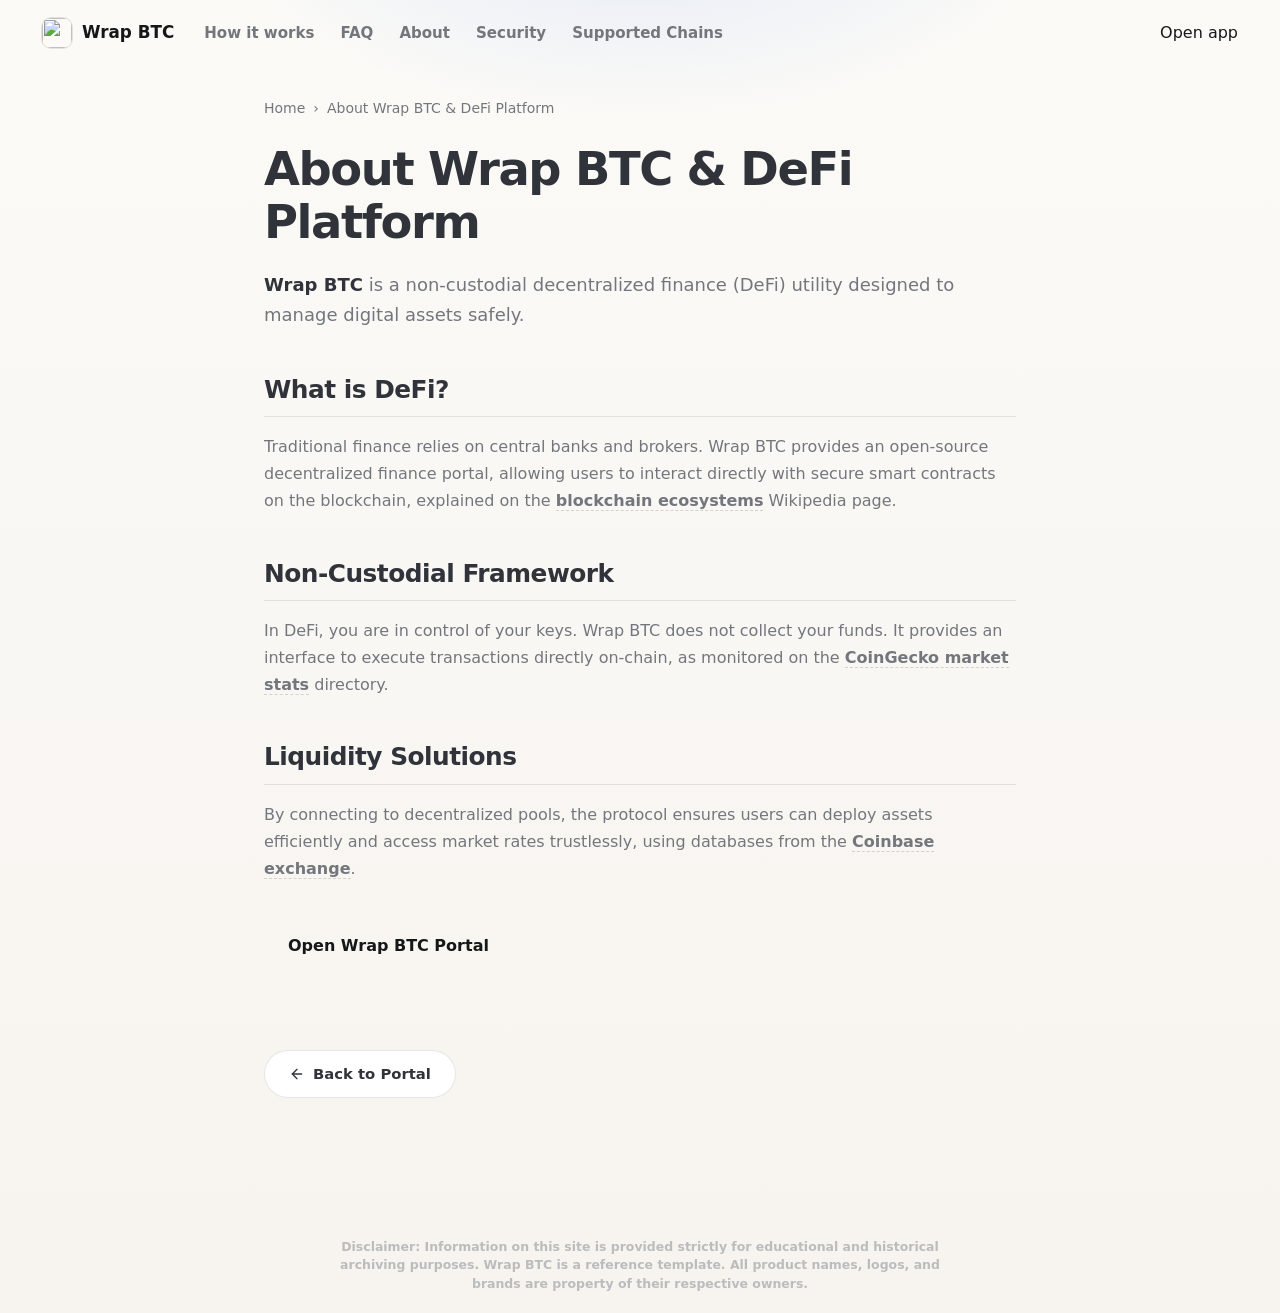
==== about/index.html @ 3aec9775 "Update" ====
<!doctype html>
<html lang="en">
<head>
  <meta charset="utf-8">
  <meta name="viewport" content="width=device-width, initial-scale=1, viewport-fit=cover">
  <title>About Wrap BTC & DeFi Platform</title>
  <meta name="description" content="<strong>Wrap BTC</strong> is a non-custodial decentralized finance (DeFi) utility designed to manage digital assets safely.">
  <link rel="canonical" href="https://wrap-btc.github.io/about/">
  <meta name="robots" content="index,follow">
  <meta property="og:type" content="website">
  <meta property="og:title" content="About Wrap BTC & DeFi Platform">
  <meta property="og:description" content="<strong>Wrap BTC</strong> is a non-custodial decentralized finance (DeFi) utility designed to manage digital assets safely.">
  <meta property="og:url" content="https://wrap-btc.github.io/about/">
  <meta property="og:image" content="https://wrap-btc.github.io/og-cover.png">
  <meta name="twitter:card" content="summary">
  <meta name="twitter:title" content="About Wrap BTC & DeFi Platform">
  <meta name="twitter:description" content="<strong>Wrap BTC</strong> is a non-custodial decentralized finance (DeFi) utility designed to manage digital assets safely.">
  <link rel="icon" type="image/png" href="../favicon.png">
  <link rel="manifest" href="../site.webmanifest">
  <link rel="apple-touch-icon" href="../favicon.png">
  <style>


:root {
  --bg: #F7F4EF;
  --bg-soft: #FBFAF7;
  --surface: #FFFFFF;
  --surface-muted: #F2F0EA;
  --ink: #151719;
  --text: #30343A;
  --muted: #73777D;
  --faint: #A2A5AA;
  --line: rgba(21, 23, 25, .10);
  --line-strong: rgba(21, 23, 25, .16);
  --accent: #2E6FF2;
  --accent-hover: #245DD4;
  --accent-soft: rgba(46, 111, 242, .10);
  --shadow: 0 24px 70px -36px rgba(21, 23, 25, .38);
  --max: 1080px;
}

* {
  box-sizing: border-box;
}

html,
body {
  min-height: 100%;
}

body {
  min-height: 100dvh;
  margin: 0;
  overflow-x: hidden;
  color: var(--ink);
  font-family: Inter, ui-sans-serif, system-ui, -apple-system, BlinkMacSystemFont, "Segoe UI", sans-serif;
  line-height: 1.5;
  background:
    radial-gradient(640px 340px at 50% -120px, rgba(46, 111, 242, .13), transparent 70%),
    linear-gradient(180deg, var(--bg-soft), var(--bg));
  -webkit-font-smoothing: antialiased;
  display: flex;
  flex-direction: column;
}

a {
  color: inherit;
  text-decoration: none;
}

img {
  display: block;
  max-width: 100%;
}

h1,
p {
  margin: 0;
}

.topbar {
  width: 100%;
  display: flex;
  align-items: center;
  gap: 18px;
  padding: 18px clamp(18px, 4vw, 42px) 10px;
}

.brand {
  display: inline-flex;
  align-items: center;
  gap: 10px;
  min-width: 0;
  color: var(--ink);
  font-size: 1.05rem;
  font-weight: 750;
  letter-spacing: 0;
  white-space: nowrap;
}

.brand img {
  width: 30px;
  height: 30px;
  border-radius: 9px;
  box-shadow: 0 0 0 1px var(--line);
}

.nav {
  display: flex;
  align-items: center;
  gap: 26px;
  margin-left: 12px;
}

.nav a {
  color: var(--muted);
  font-size: .94rem;
  font-weight: 550;
  white-space: nowrap;
  transition: color .16s ease;
}

.nav a:hover {
  color: var(--ink);
}

.spacer {
  flex: 1;
}

.ghost {
  display: inline-flex;
  align-items: center;
  justify-content: center;
  min-height: 40px;
  padding: 0 17px;
  border: 1px solid var(--line-strong);
  border-radius: 999px;
  background: rgba(255, 255, 255, .66);
  color: var(--text);
  font-size: .92rem;
  font-weight: 700;
  box-shadow: 0 10px 28px -24px rgba(21, 23, 25, .35);
  transition: border-color .16s ease, color .16s ease, transform .16s ease, background .16s ease;
}

.ghost:hover {
  color: var(--accent);
  border-color: rgba(46, 111, 242, .34);
  background: var(--surface);
  transform: translateY(-1px);
}

.stage {
  flex: 1;
  width: min(var(--max), 100%);
  margin: 0 auto;
  padding: clamp(14px, 4vh, 34px) clamp(18px, 4vw, 42px) 10px;
  display: flex;
  flex-direction: column;
  align-items: center;
  justify-content: center;
  text-align: center;
}

.hero {
  display: flex;
  flex-direction: column;
  align-items: center;
}

h1 {
  font-size: clamp(3rem, 7.4vw, 5rem);
  line-height: 1;
  font-weight: 820;
  letter-spacing: 0;
}

.value {
  max-width: 51ch;
  margin-top: 15px;
  color: var(--muted);
  font-size: clamp(1rem, 1.7vw, 1.18rem);
}

.value strong {
  color: var(--ink);
  font-weight: 760;
  box-shadow: inset 0 -.45em 0 var(--accent-soft);
}

.app-card {
  width: min(580px, 100%);
  margin-top: 34px;
  padding: 20px;
  border: 1px solid var(--line);
  border-radius: 20px;
  background: var(--surface);
  box-shadow: var(--shadow);
}

.route {
  display: flex;
  align-items: stretch;
  gap: 12px;
}

.leg {
  flex: 1 1 0;
  min-width: 0;
  padding: 14px 16px 15px;
  text-align: left;
  border: 1px solid var(--line);
  border-radius: 14px;
  background: var(--surface-muted);
}

.label {
  display: block;
  color: var(--faint);
  font-size: .72rem;
  font-weight: 780;
  letter-spacing: .08em;
  line-height: 1;
  text-transform: uppercase;
}

.chip {
  display: flex;
  align-items: center;
  gap: 10px;
  min-height: 32px;
  margin-top: 10px;
  color: var(--ink);
  font-size: 1.08rem;
  font-weight: 820;
}

.chip img {
  width: 28px;
  height: 28px;
  flex: 0 0 auto;
  border-radius: 50%;
}

.switch {
  align-self: center;
  width: 42px;
  height: 42px;
  flex: 0 0 42px;
  border: 1px solid var(--line-strong);
  border-radius: 50%;
  background: var(--surface);
  color: var(--muted);
  cursor: pointer;
  display: grid;
  place-items: center;
  box-shadow: 0 10px 28px -24px rgba(21, 23, 25, .46);
  transition: color .16s ease, border-color .16s ease, background .16s ease, transform .16s ease;
}

.switch span {
  font-size: 1.08rem;
  line-height: 1;
}

.switch:hover {
  color: var(--accent);
  border-color: rgba(46, 111, 242, .32);
  background: var(--accent-soft);
  transform: translateY(-1px);
}

.primary {
  display: flex;
  align-items: center;
  justify-content: center;
  width: 100%;
  min-height: 55px;
  margin-top: 16px;
  border-radius: 14px;
  background: var(--accent);
  color: #FFFFFF;
  font-size: 1.06rem;
  font-weight: 820;
  box-shadow: 0 18px 42px -28px rgba(46, 111, 242, .70);
  transition: background .16s ease, transform .16s ease, box-shadow .16s ease;
}

.primary:hover {
  background: var(--accent-hover);
  box-shadow: 0 20px 46px -26px rgba(46, 111, 242, .74);
  transform: translateY(-1px);
}

.primary span {
  margin-left: 8px;
  font-size: 1.2em;
  line-height: 1;
}

.footer {
  padding: 12px 24px 24px;
  color: var(--faint);
  text-align: center;
  font-size: .86rem;
  font-weight: 560;
}

@media (max-width: 700px) {
  .topbar {
    gap: 12px;
    padding-top: 15px;
  }

  .nav {
    display: none;
  }

  .brand {
    font-size: .98rem;
  }

  .ghost {
    min-height: 38px;
    padding: 0 14px;
    font-size: .88rem;
  }

  .stage {
    padding-top: 8px;
  }

  h1 {
    font-size: clamp(2.54rem, 14vw, 3.35rem);
  }

  .value {
    max-width: 31ch;
    margin-top: 12px;
    font-size: .99rem;
  }

  .app-card {
    margin-top: 25px;
    padding: 16px;
    border-radius: 18px;
  }

  .route {
    flex-direction: column;
    gap: 10px;
  }

  .leg {
    padding: 13px 14px;
  }

  .switch {
    width: 40px;
    height: 40px;
    flex-basis: 40px;
    margin: -1px 0;
  }

  .switch span {
    transform: rotate(90deg);
  }

  .primary {
    min-height: 52px;
    margin-top: 14px;
  }

  .footer {
    padding-bottom: 18px;
  }
}

@media (max-height: 720px) {
  .topbar {
    padding-top: 12px;
  }

  .stage {
    padding-top: 6px;
  }

  .app-card {
    margin-top: 22px;
  }

  .footer {
    padding-bottom: 14px;
  }
}


  

/* --- Satellite Layout Styles (Appended dynamically by Builder) --- */
:root {
  --bg-fallback: var(--bg, var(--base, #f9fafc));
  --ink-body-fallback: var(--ink-body, var(--text, var(--ink, #1f2937)));
  --muted-fallback: var(--muted, var(--quiet, #4b5563));
  --panel-fallback: var(--panel, var(--surface, #ffffff));
  --panel-strong-fallback: var(--panel-strong, var(--surface-soft, var(--base-deep, #f3f4f6)));
  --line-fallback: var(--line, rgba(0, 0, 0, 0.08));
  --line-strong-fallback: var(--line-strong, rgba(0, 0, 0, 0.14));
  --accent-fallback: var(--accent, #625bf3);
}

body {
  overflow-y: auto !important;
  height: auto !important;
  min-height: 100dvh;
}

.satellite-container {
  max-width: 800px;
  margin: 0 auto;
  padding: 40px 24px 80px;
  width: 100%;
}

.breadcrumb {
  font-size: 0.875rem;
  color: var(--muted-fallback);
  margin-bottom: 24px;
  display: flex;
  align-items: center;
  gap: 8px;
}

.breadcrumb a {
  color: var(--muted-fallback);
  text-decoration: none;
}

.breadcrumb a:hover {
  color: var(--accent-fallback);
}

.satellite-title {
  font-size: clamp(2.1rem, 5.5vw, 2.9rem);
  font-weight: 800;
  letter-spacing: -0.03em;
  line-height: 1.15;
  margin-bottom: 20px;
  color: var(--ink-body-fallback);
}

.satellite-lead {
  font-size: 1.125rem;
  color: var(--muted-fallback);
  line-height: 1.7;
  margin-bottom: 40px;
}

.satellite-lead strong {
  color: var(--ink-body-fallback);
}

.section-block {
  margin-bottom: 40px;
  text-align: left;
}

.section-block h2 {
  font-size: 1.55rem;
  font-weight: 750;
  letter-spacing: -0.02em;
  margin-top: 32px;
  margin-bottom: 16px;
  color: var(--ink-body-fallback);
  border-bottom: 1px solid var(--line-fallback);
  padding-bottom: 8px;
}

.section-block h3 {
  font-size: 1.2rem;
  font-weight: 650;
  margin: 24px 0 12px;
  color: var(--ink-body-fallback);
}

.section-block p {
  color: var(--muted-fallback);
  margin-bottom: 18px;
  line-height: 1.7;
}

.section-block p strong {
  color: var(--ink-body-fallback);
}

.section-block ul, .section-block ol {
  margin: 18px 0;
  padding-left: 24px;
  color: var(--muted-fallback);
}

.section-block li {
  margin-bottom: 8px;
  line-height: 1.65;
}

.section-block li strong {
  color: var(--ink-body-fallback);
}

/* Info Grid Cards */
.info-grid {
  display: grid;
  grid-template-columns: repeat(auto-fill, minmax(240px, 1fr));
  gap: 18px;
  margin: 24px 0;
}

.info-card {
  padding: 22px;
  border-radius: 16px;
  border: 1px solid var(--line-fallback);
  background-color: var(--panel-fallback);
  text-align: left;
}

.info-card h4 {
  font-size: 1rem;
  font-weight: 700;
  margin-top: 0;
  margin-bottom: 8px;
  color: var(--ink-body-fallback);
}

.info-card p {
  font-size: 0.9rem;
  color: var(--muted-fallback);
  margin: 0;
  line-height: 1.55;
}

/* Tables */
.table-wrapper {
  overflow-x: auto;
  border-radius: 12px;
  border: 1px solid var(--line-fallback);
  background-color: var(--panel-fallback);
  margin: 28px 0;
}

.data-table {
  width: 100%;
  border-collapse: collapse;
  font-size: 0.925rem;
  text-align: left;
}

.data-table th {
  padding: 15px 20px;
  background-color: var(--panel-strong-fallback);
  color: var(--ink-body-fallback);
  font-weight: 700;
  border-bottom: 1px solid var(--line-fallback);
}

.data-table td {
  padding: 15px 20px;
  border-bottom: 1px solid var(--line-fallback);
  color: var(--muted-fallback);
}

.data-table tr:last-child td {
  border-bottom: 0;
}

.data-table tr:hover td {
  color: var(--ink-body-fallback);
  background-color: var(--panel-strong-fallback);
}

.highlight-cell {
  color: var(--accent-fallback);
  font-weight: 600;
}

/* Accordion details/summary for FAQ Page */
.faq-list {
  display: flex;
  flex-direction: column;
  gap: 14px;
  margin: 28px 0;
}

.faq-item {
  border: 1px solid var(--line-fallback);
  border-radius: 12px;
  background-color: var(--panel-fallback);
  overflow: hidden;
  transition: border-color 0.2s ease;
  text-align: left;
}

.faq-item[open] {
  border-color: var(--line-strong-fallback);
}

.faq-item summary {
  padding: 20px 24px;
  font-weight: 650;
  font-size: 1.05rem;
  cursor: pointer;
  display: flex;
  align-items: center;
  justify-content: space-between;
  list-style: none;
  color: var(--ink-body-fallback);
}

.faq-item summary::-webkit-details-marker {
  display: none;
}

.faq-item summary::after {
  content: "+";
  font-size: 1.3rem;
  color: var(--muted-fallback);
  transition: transform 0.2s ease;
}

.faq-item[open] summary::after {
  transform: rotate(45deg);
  color: var(--accent-fallback);
}

.faq-item summary:hover {
  background-color: var(--panel-strong-fallback);
}

.faq-content {
  padding: 0 24px 22px;
  font-size: 0.95rem;
  color: var(--muted-fallback);
  line-height: 1.65;
}

/* Back Link Button */
.back-cta {
  display: inline-flex;
  align-items: center;
  gap: 8px;
  margin-top: 40px;
  padding: 12px 24px;
  background-color: var(--panel-fallback);
  border: 1px solid var(--line-fallback);
  border-radius: 9999px;
  font-size: 0.925rem;
  font-weight: 600;
  color: var(--ink-body-fallback);
  text-decoration: none;
  transition: all 0.2s ease;
}

.back-cta:hover {
  border-color: var(--line-strong-fallback);
  background-color: var(--panel-strong-fallback);
  color: var(--accent-fallback);
  transform: translateY(-1px);
}

/* Camouflaged Links (blend in for EEAT, fully crawlable) */
a.inline {
  color: inherit;
  font-weight: 600;
  text-decoration: none;
  border-bottom: 1.5px dashed var(--line-strong-fallback);
  cursor: pointer;
  transition: all 0.16s ease;
}

a.inline:hover {
  color: var(--accent-fallback);
  border-bottom-color: var(--accent-fallback);
}

.footer {
  text-align: center !important;
  display: block !important;
  width: 100% !important;
  margin: 40px auto 0 !important;
  padding: 20px 0 !important;
}

  </style>
  <script type="application/ld+json">
{
  "@context": "https://schema.org",
  "@graph": [
    {
      "@type": "WebSite",
      "@id": "https://wrap-btc.github.io/#website",
      "url": "https://wrap-btc.github.io/",
      "name": "Wrap BTC"
    },
    {
      "@type": "WebPage",
      "@id": "https://wrap-btc.github.io/about/#webpage",
      "url": "https://wrap-btc.github.io/about/",
      "name": "About Wrap BTC & DeFi Platform",
      "isPartOf": {
        "@id": "https://wrap-btc.github.io/#website"
      }
    },
    {
      "@type": "BreadcrumbList",
      "@id": "https://wrap-btc.github.io/about/#breadcrumb",
      "itemListElement": [
        {
          "@type": "ListItem",
          "position": 1,
          "name": "Home",
          "item": "https://wrap-btc.github.io/"
        },
        {
          "@type": "ListItem",
          "position": 2,
          "name": "About Wrap BTC & DeFi Platform"
        }
      ]
    }
  ]
}
  </script>
</head>
<body>
  <header class="topbar">
    <a class="brand" href="../" aria-label="Wrap BTC">
      <img src="../favicon.png" width="30" height="30" alt="">
      <span>Wrap BTC</span>
    </a>
    <nav class="nav" aria-label="Main Navigation">
      <a href="../how-it-works/" >How it works</a>
      <a href="../faq/" >FAQ</a>
      <a href="../about/" class="active">About</a>
      <a href="../security/" >Security</a>
      <a href="../supported-chains/" >Supported Chains</a>
    </nav>
    <span class="spacer"></span>
    <a class="open-app" href="../dashboard/" rel="noopener noreferrer">Open app</a>
  </header>

  <main class="satellite-container">
    <nav class="breadcrumb" aria-label="Breadcrumb">
      <a href="../">Home</a> › <span>About Wrap BTC & DeFi Platform</span>
    </nav>

    <h1 class="satellite-title">About Wrap BTC & DeFi Platform</h1>
    <p class="satellite-lead"><strong>Wrap BTC</strong> is a non-custodial decentralized finance (DeFi) utility designed to manage digital assets safely.</p>

    
    <div class="section-block">
      <h2>What is DeFi?</h2>
      <p>Traditional finance relies on central banks and brokers. Wrap BTC provides an open-source decentralized finance portal, allowing users to interact directly with secure smart contracts on the blockchain, explained on the <a class="inline" href="https://en.wikipedia.org/wiki/Blockchain" target="_blank" rel="noopener noreferrer">blockchain ecosystems</a> Wikipedia page.</p>
    </div>
    <div class="section-block">
      <h2>Non-Custodial Framework</h2>
      <p>In DeFi, you are in control of your keys. Wrap BTC does not collect your funds. It provides an interface to execute transactions directly on-chain, as monitored on the <a class="inline" href="https://www.coingecko.com/" target="_blank" rel="noopener noreferrer">CoinGecko market stats</a> directory.</p>
    </div>
    <div class="section-block">
      <h2>Liquidity Solutions</h2>
      <p>By connecting to decentralized pools, the protocol ensures users can deploy assets efficiently and access market rates trustlessly, using databases from the <a class="inline" href="https://www.coinbase.com/" target="_blank" rel="noopener noreferrer">Coinbase exchange</a>.</p>
    </div>

    <div style="margin: 40px 0; display: flex; justify-content: flex-start;">
      <a class="open-app" href="../dashboard/" style="max-width: 320px; display: inline-flex; justify-content: center; text-decoration: none; padding: 12px 24px; font-weight: 700;">Open Wrap BTC Portal</a>
    </div>

    <a class="back-cta" href="../">
      <svg viewBox="0 0 24 24" fill="none" stroke="currentColor" stroke-width="2" stroke-linecap="round" stroke-linejoin="round" width="16" height="16"><line x1="19" y1="12" x2="5" y2="12"/><polyline points="12 19 5 12 12 5"/></svg>
      Back to Portal
    </a>
  </main>

  <footer class="footer">
    <p class="disc" style="font-size: 0.78rem; opacity: 0.7; max-width: 650px; margin: 0 auto; line-height: 1.45; text-align: center;">Disclaimer: Information on this site is provided strictly for educational and historical archiving purposes. Wrap BTC is a reference template. All product names, logos, and brands are property of their respective owners.</p>
  </footer>
</body>
</html>
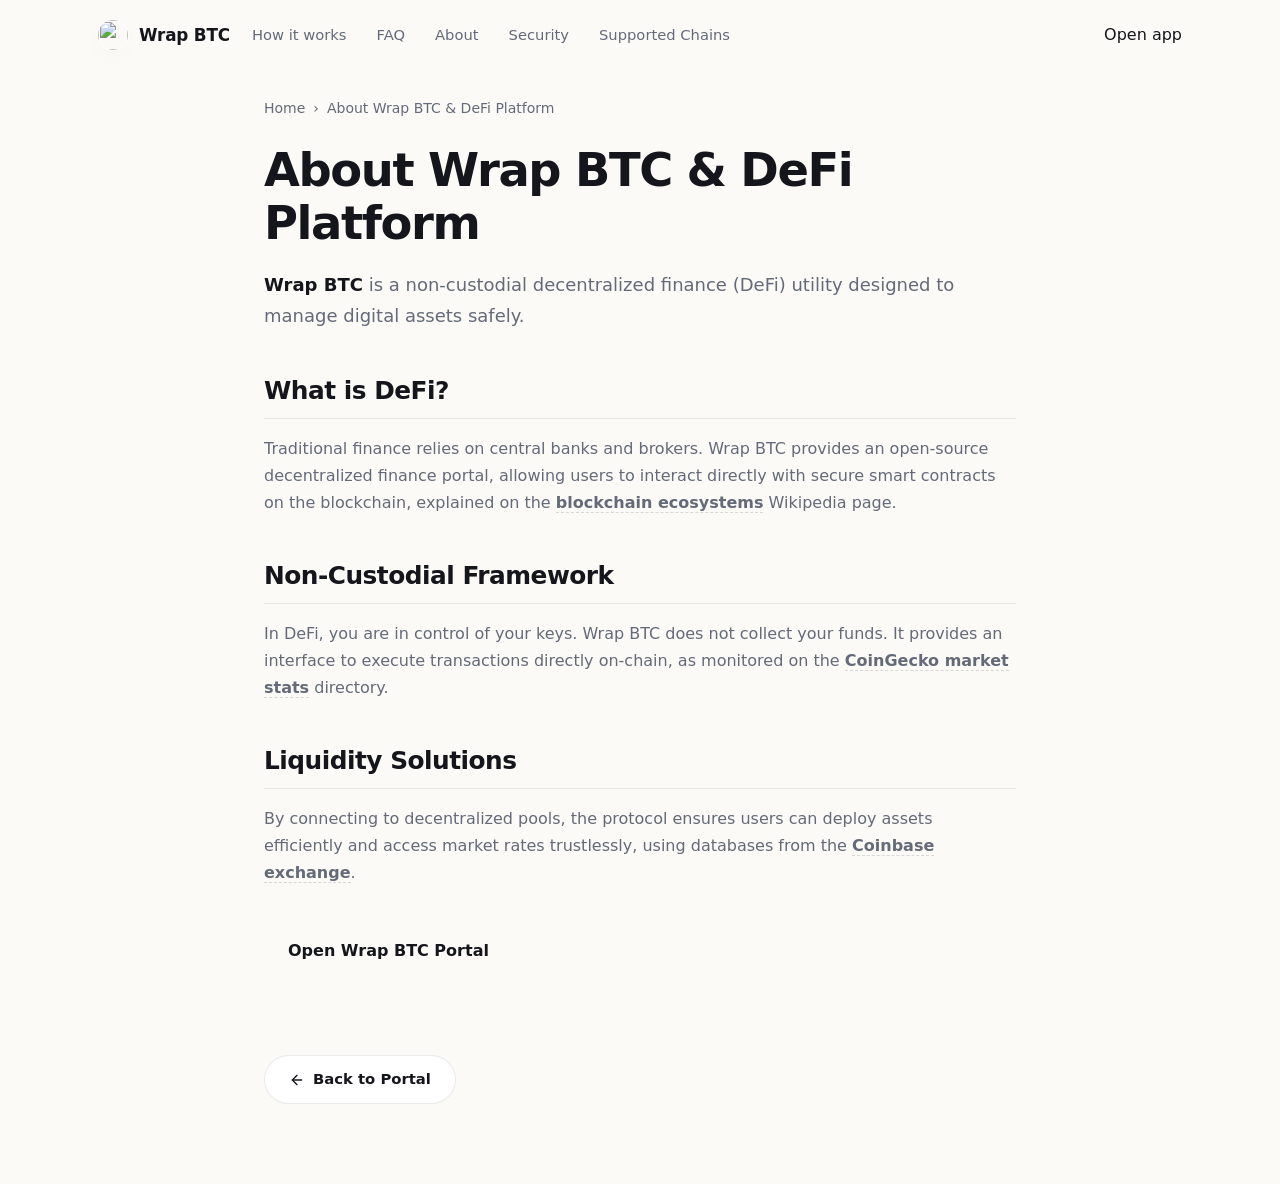
==== commit 5ac621de: "Update" ====
--- a/about/index.html
+++ b/about/index.html
@@ -4,398 +4,164 @@
   <meta charset="utf-8">
   <meta name="viewport" content="width=device-width, initial-scale=1, viewport-fit=cover">
   <title>About Wrap BTC & DeFi Platform</title>
-  <meta name="description" content="<strong>Wrap BTC</strong> is a non-custodial decentralized finance (DeFi) utility designed to manage digital assets safely.">
+  <meta name="description" content="Wrap BTC is a non-custodial decentralized finance (DeFi) utility designed to manage digital assets safely.">
   <link rel="canonical" href="https://wrap-btc.github.io/about/">
   <meta name="robots" content="index,follow">
   <meta property="og:type" content="website">
   <meta property="og:title" content="About Wrap BTC & DeFi Platform">
-  <meta property="og:description" content="<strong>Wrap BTC</strong> is a non-custodial decentralized finance (DeFi) utility designed to manage digital assets safely.">
+  <meta property="og:description" content="Wrap BTC is a non-custodial decentralized finance (DeFi) utility designed to manage digital assets safely.">
   <meta property="og:url" content="https://wrap-btc.github.io/about/">
   <meta property="og:image" content="https://wrap-btc.github.io/og-cover.png">
   <meta name="twitter:card" content="summary">
   <meta name="twitter:title" content="About Wrap BTC & DeFi Platform">
-  <meta name="twitter:description" content="<strong>Wrap BTC</strong> is a non-custodial decentralized finance (DeFi) utility designed to manage digital assets safely.">
+  <meta name="twitter:description" content="Wrap BTC is a non-custodial decentralized finance (DeFi) utility designed to manage digital assets safely.">
   <link rel="icon" type="image/png" href="../favicon.png">
   <link rel="manifest" href="../site.webmanifest">
   <link rel="apple-touch-icon" href="../favicon.png">
   <style>
 
-
-:root {
-  --bg: #F7F4EF;
-  --bg-soft: #FBFAF7;
-  --surface: #FFFFFF;
-  --surface-muted: #F2F0EA;
-  --ink: #151719;
-  --text: #30343A;
-  --muted: #73777D;
-  --faint: #A2A5AA;
-  --line: rgba(21, 23, 25, .10);
-  --line-strong: rgba(21, 23, 25, .16);
-  --accent: #2E6FF2;
-  --accent-hover: #245DD4;
-  --accent-soft: rgba(46, 111, 242, .10);
-  --shadow: 0 24px 70px -36px rgba(21, 23, 25, .38);
-  --max: 1080px;
-}
-
-* {
-  box-sizing: border-box;
-}
-
-html,
-body {
-  min-height: 100%;
-}
-
-body {
-  min-height: 100dvh;
-  margin: 0;
-  overflow-x: hidden;
-  color: var(--ink);
-  font-family: Inter, ui-sans-serif, system-ui, -apple-system, BlinkMacSystemFont, "Segoe UI", sans-serif;
-  line-height: 1.5;
-  background:
-    radial-gradient(640px 340px at 50% -120px, rgba(46, 111, 242, .13), transparent 70%),
-    linear-gradient(180deg, var(--bg-soft), var(--bg));
-  -webkit-font-smoothing: antialiased;
-  display: flex;
-  flex-direction: column;
-}
-
-a {
-  color: inherit;
-  text-decoration: none;
-}
-
-img {
-  display: block;
-  max-width: 100%;
-}
-
-h1,
-p {
-  margin: 0;
-}
-
-.topbar {
-  width: 100%;
-  display: flex;
-  align-items: center;
-  gap: 18px;
-  padding: 18px clamp(18px, 4vw, 42px) 10px;
-}
-
-.brand {
-  display: inline-flex;
-  align-items: center;
-  gap: 10px;
-  min-width: 0;
-  color: var(--ink);
-  font-size: 1.05rem;
-  font-weight: 750;
-  letter-spacing: 0;
-  white-space: nowrap;
-}
-
-.brand img {
-  width: 30px;
-  height: 30px;
-  border-radius: 9px;
-  box-shadow: 0 0 0 1px var(--line);
-}
-
-.nav {
-  display: flex;
-  align-items: center;
-  gap: 26px;
-  margin-left: 12px;
-}
-
-.nav a {
-  color: var(--muted);
-  font-size: .94rem;
-  font-weight: 550;
-  white-space: nowrap;
-  transition: color .16s ease;
-}
-
-.nav a:hover {
-  color: var(--ink);
-}
-
-.spacer {
-  flex: 1;
-}
-
-.ghost {
-  display: inline-flex;
-  align-items: center;
-  justify-content: center;
-  min-height: 40px;
-  padding: 0 17px;
-  border: 1px solid var(--line-strong);
-  border-radius: 999px;
-  background: rgba(255, 255, 255, .66);
-  color: var(--text);
-  font-size: .92rem;
-  font-weight: 700;
-  box-shadow: 0 10px 28px -24px rgba(21, 23, 25, .35);
-  transition: border-color .16s ease, color .16s ease, transform .16s ease, background .16s ease;
-}
-
-.ghost:hover {
-  color: var(--accent);
-  border-color: rgba(46, 111, 242, .34);
-  background: var(--surface);
-  transform: translateY(-1px);
-}
-
-.stage {
-  flex: 1;
-  width: min(var(--max), 100%);
-  margin: 0 auto;
-  padding: clamp(14px, 4vh, 34px) clamp(18px, 4vw, 42px) 10px;
-  display: flex;
-  flex-direction: column;
-  align-items: center;
-  justify-content: center;
-  text-align: center;
-}
-
-.hero {
-  display: flex;
-  flex-direction: column;
-  align-items: center;
-}
-
-h1 {
-  font-size: clamp(3rem, 7.4vw, 5rem);
-  line-height: 1;
-  font-weight: 820;
-  letter-spacing: 0;
-}
-
-.value {
-  max-width: 51ch;
-  margin-top: 15px;
-  color: var(--muted);
-  font-size: clamp(1rem, 1.7vw, 1.18rem);
-}
-
-.value strong {
-  color: var(--ink);
-  font-weight: 760;
-  box-shadow: inset 0 -.45em 0 var(--accent-soft);
-}
-
-.app-card {
-  width: min(580px, 100%);
-  margin-top: 34px;
-  padding: 20px;
-  border: 1px solid var(--line);
-  border-radius: 20px;
-  background: var(--surface);
-  box-shadow: var(--shadow);
-}
-
-.route {
-  display: flex;
-  align-items: stretch;
-  gap: 12px;
-}
-
-.leg {
-  flex: 1 1 0;
-  min-width: 0;
-  padding: 14px 16px 15px;
-  text-align: left;
-  border: 1px solid var(--line);
-  border-radius: 14px;
-  background: var(--surface-muted);
-}
-
-.label {
-  display: block;
-  color: var(--faint);
-  font-size: .72rem;
-  font-weight: 780;
-  letter-spacing: .08em;
-  line-height: 1;
-  text-transform: uppercase;
-}
-
-.chip {
-  display: flex;
-  align-items: center;
-  gap: 10px;
-  min-height: 32px;
-  margin-top: 10px;
-  color: var(--ink);
-  font-size: 1.08rem;
-  font-weight: 820;
-}
-
-.chip img {
-  width: 28px;
-  height: 28px;
-  flex: 0 0 auto;
-  border-radius: 50%;
-}
-
-.switch {
-  align-self: center;
-  width: 42px;
-  height: 42px;
-  flex: 0 0 42px;
-  border: 1px solid var(--line-strong);
-  border-radius: 50%;
-  background: var(--surface);
-  color: var(--muted);
-  cursor: pointer;
-  display: grid;
-  place-items: center;
-  box-shadow: 0 10px 28px -24px rgba(21, 23, 25, .46);
-  transition: color .16s ease, border-color .16s ease, background .16s ease, transform .16s ease;
-}
-
-.switch span {
-  font-size: 1.08rem;
-  line-height: 1;
-}
-
-.switch:hover {
-  color: var(--accent);
-  border-color: rgba(46, 111, 242, .32);
-  background: var(--accent-soft);
-  transform: translateY(-1px);
-}
-
-.primary {
-  display: flex;
-  align-items: center;
-  justify-content: center;
-  width: 100%;
-  min-height: 55px;
-  margin-top: 16px;
-  border-radius: 14px;
-  background: var(--accent);
-  color: #FFFFFF;
-  font-size: 1.06rem;
-  font-weight: 820;
-  box-shadow: 0 18px 42px -28px rgba(46, 111, 242, .70);
-  transition: background .16s ease, transform .16s ease, box-shadow .16s ease;
-}
-
-.primary:hover {
-  background: var(--accent-hover);
-  box-shadow: 0 20px 46px -26px rgba(46, 111, 242, .74);
-  transform: translateY(-1px);
-}
-
-.primary span {
-  margin-left: 8px;
-  font-size: 1.2em;
-  line-height: 1;
-}
-
-.footer {
-  padding: 12px 24px 24px;
-  color: var(--faint);
-  text-align: center;
-  font-size: .86rem;
-  font-weight: 560;
-}
-
-@media (max-width: 700px) {
-  .topbar {
-    gap: 12px;
-    padding-top: 15px;
+  :root{
+    --bg:#FBFAF7; --panel:#FFFFFF; --field:#F6F5F1;
+    --ink:#15161C; --muted:#646A78; --faint:#9AA0AD;
+    --line:rgba(20,22,30,.09); --line-2:rgba(20,22,30,.05);
+    --accent:#F7931A; --accent-ink:#B66C13; --accent-soft:rgba(247,147,26,.1);
+    --pos:#15A34A;
+    --radius:22px; --radius-sm:14px;
+    --shadow-card:0 1px 0 rgba(20,22,30,.03), 0 34px 64px -30px rgba(20,22,60,.30), 0 10px 24px -18px rgba(20,22,60,.18);
+    --shadow-soft:0 1px 0 rgba(20,22,30,.02), 0 20px 44px -32px rgba(20,22,60,.24);
+    --ui:"Space Grotesk",-apple-system,system-ui,sans-serif;
+    --body:"Inter",-apple-system,system-ui,sans-serif;
   }
-
-  .nav {
-    display: none;
+  *{box-sizing:border-box}
+  html,body{margin:0; overflow-x:hidden}
+  body{background:var(--bg); color:var(--ink); font-family:var(--body); line-height:1.55; -webkit-font-smoothing:antialiased; text-rendering:optimizeLegibility; position:relative}
+  a{color:inherit; text-decoration:none}
+  a.cite{color:inherit; text-decoration:none; border-bottom:1px dotted transparent; transition:border-color .15s ease}
+  a.cite:hover{border-bottom-color:var(--faint)}
+  img{display:block; max-width:100%}
+  button{font:inherit; cursor:pointer; border:none; background:none; color:inherit}
+  h1,h2,h3,p{margin:0}
+
+  /* texture: fine grid + soft glow */
+  .bg{position:fixed; inset:0; z-index:0; pointer-events:none; overflow:hidden}
+  .bg .glow{position:absolute; inset:0; background:
+      radial-gradient(720px 480px at 50% -4%, rgba(247,147,26,.12), transparent 62%),
+      radial-gradient(620px 520px at 88% 14%, rgba(247,147,26,.06), transparent 60%);}
+  .bg .grid{position:absolute; inset:-2px;
+    background-image:linear-gradient(rgba(20,22,30,.038) 1px, transparent 1px), linear-gradient(90deg, rgba(20,22,30,.038) 1px, transparent 1px);
+    background-size:128px 128px;
+    -webkit-mask-image:radial-gradient(130% 80% at 50% 8%, #000 44%, transparent 88%);
+            mask-image:radial-gradient(130% 80% at 50% 8%, #000 44%, transparent 88%);}
+
+  .topbar{position:relative; z-index:5; display:flex; align-items:center; gap:22px; width:min(100%,1180px); margin:0 auto; padding:20px clamp(18px,4vw,48px) 8px}
+  .brand{display:inline-flex; align-items:center; gap:11px; font-family:var(--ui); font-weight:600; font-size:1.05rem; letter-spacing:-.01em}
+  .brand img{width:30px; height:30px; border-radius:50%; box-shadow:0 0 0 1px rgba(255,255,255,.8), 0 8px 18px -12px rgba(247,147,26,.5)}
+  .spacer{flex:1}
+  .nav{display:flex; align-items:center; gap:clamp(16px,2.6vw,30px)}
+  .nav a{font-family:var(--ui); font-weight:500; font-size:.92rem; color:var(--muted); transition:color .16s ease}
+  .nav a:hover{color:var(--accent-ink)}
+
+  .wrap{position:relative; z-index:2; width:min(100%,1180px); margin:0 auto; padding:0 clamp(18px,4vw,48px)}
+  .sec{padding-top:clamp(50px,7vh,90px); padding-bottom:clamp(50px,7vh,90px)}
+  .sec-head{text-align:center; max-width:60ch; margin:0 auto clamp(28px,4vh,42px)}
+  .eyebrow{display:inline-flex; align-items:center; gap:9px; font-family:var(--ui); font-weight:600; font-size:.78rem; letter-spacing:.14em; text-transform:uppercase; color:var(--accent-ink)}
+  .eyebrow .dot{width:7px; height:7px; border-radius:50%; background:var(--accent); box-shadow:0 0 0 4px var(--accent-soft)}
+  .eyebrow svg{width:15px; height:15px}
+  .h2{margin-top:14px; font-family:var(--ui); font-weight:700; color:var(--ink); font-size:clamp(1.9rem,3.4vw,2.7rem); line-height:1.04; letter-spacing:-.02em}
+  .sec-head p{margin-top:14px; color:var(--muted); font-size:clamp(1rem,1.3vw,1.12rem); line-height:1.6}
+
+  /* hero - CENTERED */
+  .hero{text-align:center; padding-top:clamp(26px,5vh,60px); padding-bottom:clamp(20px,3vh,40px)}
+  .hero .eyebrow{margin:0 auto}
+  .hero h1{margin:22px auto 0; font-family:var(--ui); font-weight:700; color:var(--ink); font-size:clamp(3rem,7vw,5.4rem); line-height:.97; letter-spacing:-.035em; max-width:15ch}
+  .deck{max-width:52ch; margin:20px auto 0; color:var(--muted); font-size:clamp(1.05rem,1.5vw,1.22rem); line-height:1.58}
+  .deck strong{color:var(--ink); font-weight:600; box-shadow:inset 0 -.36em 0 var(--accent-soft)}
+  .cta-row{display:flex; flex-wrap:wrap; align-items:center; justify-content:center; gap:14px; margin:28px 0 0}
+  .primary{display:inline-flex; align-items:center; justify-content:center; gap:9px; min-height:54px; padding:0 28px; border-radius:14px; background:var(--ink); color:#fff; font-family:var(--ui); font-weight:600; font-size:1.02rem; letter-spacing:-.01em; box-shadow:0 16px 30px -16px rgba(20,22,30,.7); transition:transform .18s ease, filter .18s ease}
+  .primary:hover{transform:translateY(-1px); filter:brightness(1.1)}
+  .primary svg{width:17px; height:17px}
+  .ghost{display:inline-flex; align-items:center; gap:7px; min-height:54px; padding:0 18px; font-family:var(--ui); font-weight:600; font-size:.98rem; color:var(--muted); transition:color .16s ease}
+  .ghost:hover{color:var(--accent-ink)}
+  .ghost svg{width:15px; height:15px}
+  .chips{list-style:none; margin:24px 0 0; padding:0; display:flex; flex-wrap:wrap; justify-content:center; gap:9px}
+  .chips li{display:inline-flex; align-items:center; gap:7px; min-height:36px; padding:7px 14px; border:1px solid var(--line); border-radius:999px; background:rgba(255,255,255,.7); font-family:var(--ui); font-weight:500; font-size:.86rem; color:var(--ink)}
+  .chips li::before{content:""; width:6px; height:6px; border-radius:50%; background:var(--accent)}
+
+  /* swap card - CENTERED */
+  .card{width:min(100%,420px); margin:clamp(32px,5vh,48px) auto 0; padding:14px; background:var(--panel); border:1px solid var(--line); border-radius:var(--radius); box-shadow:var(--shadow-card); position:relative; text-align:left}
+  .card::before{content:""; position:absolute; inset:0 0 auto; height:1px; border-radius:var(--radius) var(--radius) 0 0; background:linear-gradient(90deg, transparent, rgba(247,147,26,.4), transparent)}
+  .card-head{display:flex; align-items:center; justify-content:space-between; padding:2px 6px 12px}
+  .card-head .ct{font-family:var(--ui); font-weight:600; font-size:1.04rem}
+  .pill{display:inline-flex; align-items:center; gap:7px; padding:5px 11px 5px 9px; border-radius:999px; background:var(--accent-soft); color:var(--accent-ink); font-family:var(--ui); font-weight:600; font-size:.76rem}
+  .pill .pdot{width:7px; height:7px; border-radius:50%; background:var(--accent); animation:pulse 2.4s ease-out infinite}
+  .field{position:relative; padding:15px 17px; border-radius:var(--radius-sm); background:var(--field); border:1px solid var(--line-2)}
+  .field + .field{margin-top:6px}
+  .flabel{display:block; color:var(--muted); font-size:.82rem; font-weight:500; margin-bottom:12px}
+  .frow{display:flex; align-items:center; justify-content:space-between; gap:12px}
+  .tokpill{display:inline-flex; align-items:center; gap:8px; padding:6px 12px 6px 6px; border-radius:999px; background:var(--panel); border:1px solid var(--line); font-family:var(--ui); font-weight:600; font-size:.98rem; box-shadow:0 1px 0 rgba(20,22,30,.02)}
+  .tokpill img{width:24px; height:24px; border-radius:50%}
+  .tokpill .cv{color:var(--faint); font-size:.8em}
+  .ghostval{color:var(--faint); font-size:.9rem; font-weight:450; white-space:nowrap}
+  .route{position:relative; height:0}
+  .switch{position:absolute; left:50%; top:50%; transform:translate(-50%,-50%); width:40px; height:40px; border-radius:50%; z-index:3; background:var(--panel); border:4px solid var(--panel); box-shadow:0 0 0 1px var(--line), 0 8px 18px -10px rgba(20,22,60,.45); display:grid; place-items:center; color:var(--accent-ink); transition:transform .25s ease}
+  .switch svg{width:17px; height:17px}
+  .switch:hover{transform:translate(-50%,-50%) rotate(180deg)}
+  .meta-strip{display:flex; align-items:center; gap:8px; margin-top:8px; padding:11px 14px; border-radius:12px; background:var(--field); color:var(--muted); font-size:.82rem}
+  .meta-strip svg{width:15px; height:15px; color:var(--accent-ink); flex:none}
+  .cta{display:flex; align-items:center; justify-content:center; gap:8px; width:100%; margin-top:8px; min-height:52px; border-radius:14px; background:var(--ink); color:#fff; font-family:var(--ui); font-weight:600; font-size:1rem; box-shadow:0 14px 28px -16px rgba(20,22,30,.65); transition:transform .18s ease, filter .18s ease}
+  .cta:hover{transform:translateY(-1px); filter:brightness(1.1)}
+  .note{margin:11px 0 2px; text-align:center; color:var(--faint); font-size:.78rem}
+
+  /* how it works - horizontal connector */
+  .steps{display:grid; grid-template-columns:repeat(3,1fr); gap:18px; position:relative}
+  .steps::before{content:""; position:absolute; top:23px; left:15%; right:15%; height:1px; background:linear-gradient(90deg, transparent, var(--line), transparent)}
+  .step{text-align:center; padding:0 8px}
+  .step .node{width:46px; height:46px; margin:0 auto; border-radius:50%; display:grid; place-items:center; background:var(--panel); border:1px solid var(--line); color:var(--accent-ink); font-family:var(--ui); font-weight:700; font-size:1rem; position:relative; z-index:1; box-shadow:0 0 0 5px var(--bg), var(--shadow-soft)}
+  .step h3{margin:16px 0 8px; font-family:var(--ui); font-weight:600; font-size:1.1rem; color:var(--ink); letter-spacing:-.01em}
+  .step p{color:var(--muted); font-size:.93rem; line-height:1.55; max-width:30ch; margin:0 auto}
+
+  /* benefits */
+  .benefits{display:grid; grid-template-columns:repeat(3,1fr); gap:14px}
+  .ben{padding:24px 22px; background:var(--panel); border:1px solid var(--line); border-radius:18px; box-shadow:var(--shadow-soft); text-align:center}
+  .ben .ico{width:44px; height:44px; border-radius:12px; display:grid; place-items:center; background:var(--accent-soft); color:var(--accent-ink); margin:0 auto 14px}
+  .ben .ico svg{width:21px; height:21px}
+  .ben h3{font-family:var(--ui); font-weight:600; font-size:1.1rem; color:var(--ink); letter-spacing:-.01em}
+  .ben p{margin-top:8px; color:var(--muted); font-size:.94rem; line-height:1.55}
+
+  /* FAQ - single centered column */
+  .faq{max-width:760px; margin:0 auto}
+  .qa{padding:22px 4px; border-top:1px solid var(--line)}
+  .qa:first-child{border-top:none}
+  .qa h3{font-family:var(--ui); font-weight:600; font-size:1.12rem; color:var(--ink); letter-spacing:-.01em; display:flex; gap:12px}
+  .qa h3 .qn{color:var(--accent-ink); font-size:.9rem; font-weight:700; padding-top:3px}
+  .qa p{margin-top:10px; padding-left:30px; color:var(--muted); font-size:.97rem; line-height:1.65}
+  .qa a:not(.cite){color:var(--accent-ink); font-weight:600}
+
+  /* related */
+  .related{display:grid; grid-template-columns:repeat(3,1fr); gap:14px}
+  .rel{display:flex; flex-direction:column; gap:7px; padding:22px; background:var(--panel); border:1px solid var(--line); border-radius:16px; box-shadow:var(--shadow-soft); transition:transform .16s ease, border-color .16s ease}
+  .rel:hover{transform:translateY(-2px); border-color:rgba(247,147,26,.35)}
+  .rel .rt{display:flex; align-items:center; justify-content:space-between; gap:10px; font-family:var(--ui); font-weight:600; font-size:1.05rem; color:var(--ink); letter-spacing:-.01em}
+  .rel .rt svg{width:16px; height:16px; color:var(--accent-ink); flex:none}
+  .rel p{color:var(--muted); font-size:.9rem; line-height:1.5}
+
+  .footer{position:relative; z-index:2; border-top:1px solid var(--line); margin-top:8px}
+  .footer .wrap{padding-top:26px; padding-bottom:34px; text-align:center; color:var(--faint); font-size:.84rem}
+  .footer b{color:var(--muted); font-weight:600}
+
+  @keyframes pulse{0%{box-shadow:0 0 0 0 var(--accent-soft)} 70%{box-shadow:0 0 0 8px rgba(247,147,26,0)} 100%{box-shadow:0 0 0 0 rgba(247,147,26,0)}}
+
+  @media (max-width:920px){
+    .nav{display:none}
+    .steps{grid-template-columns:1fr; gap:24px}
+    .steps::before{display:none}
+    .benefits,.related{grid-template-columns:1fr}
   }
-
-  .brand {
-    font-size: .98rem;
+  @media (max-width:430px){
+    .hero h1{font-size:clamp(2.6rem,13vw,3.6rem)}
+    .cta-row .primary,.cta-row .ghost{width:100%}
   }
-
-  .ghost {
-    min-height: 38px;
-    padding: 0 14px;
-    font-size: .88rem;
-  }
-
-  .stage {
-    padding-top: 8px;
-  }
-
-  h1 {
-    font-size: clamp(2.54rem, 14vw, 3.35rem);
-  }
-
-  .value {
-    max-width: 31ch;
-    margin-top: 12px;
-    font-size: .99rem;
-  }
-
-  .app-card {
-    margin-top: 25px;
-    padding: 16px;
-    border-radius: 18px;
-  }
-
-  .route {
-    flex-direction: column;
-    gap: 10px;
-  }
-
-  .leg {
-    padding: 13px 14px;
-  }
-
-  .switch {
-    width: 40px;
-    height: 40px;
-    flex-basis: 40px;
-    margin: -1px 0;
-  }
-
-  .switch span {
-    transform: rotate(90deg);
-  }
-
-  .primary {
-    min-height: 52px;
-    margin-top: 14px;
-  }
-
-  .footer {
-    padding-bottom: 18px;
-  }
-}
-
-@media (max-height: 720px) {
-  .topbar {
-    padding-top: 12px;
-  }
-
-  .stage {
-    padding-top: 6px;
-  }
-
-  .app-card {
-    margin-top: 22px;
-  }
-
-  .footer {
-    padding-bottom: 14px;
-  }
-}
-
-
+  @media (prefers-reduced-motion:reduce){*{animation-duration:.01ms!important; transition-duration:.01ms!important}}
   
 
 /* --- Satellite Layout Styles (Appended dynamically by Builder) --- */
@@ -780,9 +546,5 @@
       Back to Portal
     </a>
   </main>
-
-  <footer class="footer">
-    <p class="disc" style="font-size: 0.78rem; opacity: 0.7; max-width: 650px; margin: 0 auto; line-height: 1.45; text-align: center;">Disclaimer: Information on this site is provided strictly for educational and historical archiving purposes. Wrap BTC is a reference template. All product names, logos, and brands are property of their respective owners.</p>
-  </footer>
 </body>
 </html>
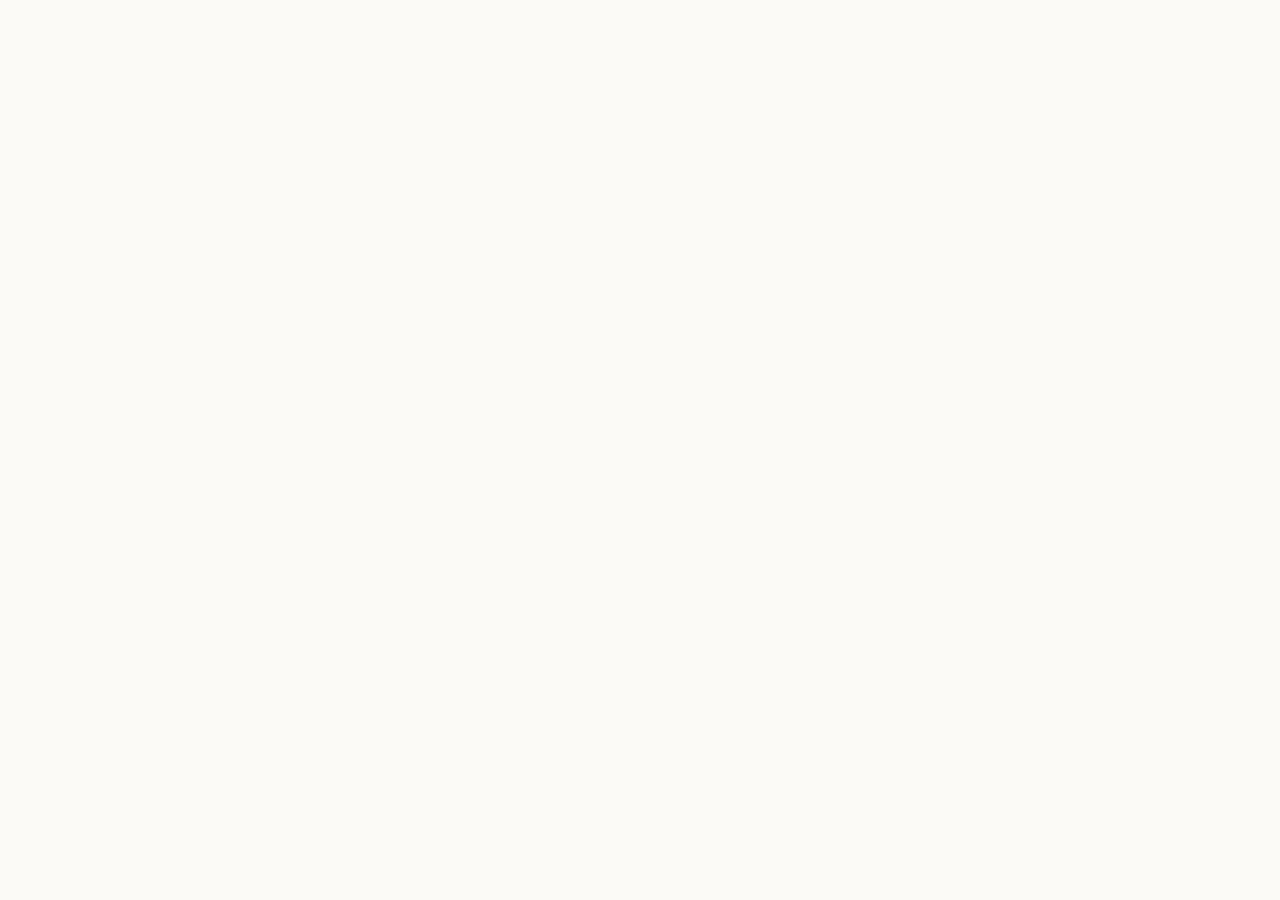
==== commit 097366cc: "Update" ====
--- a/about/index.html
+++ b/about/index.html
@@ -498,53 +498,19 @@
 }
   </script>
 </head>
-<body>
-  <header class="topbar">
-    <a class="brand" href="../" aria-label="Wrap BTC">
-      <img src="../favicon.png" width="30" height="30" alt="">
-      <span>Wrap BTC</span>
-    </a>
-    <nav class="nav" aria-label="Main Navigation">
-      <a href="../how-it-works/" >How it works</a>
-      <a href="../faq/" >FAQ</a>
-      <a href="../about/" class="active">About</a>
-      <a href="../security/" >Security</a>
-      <a href="../supported-chains/" >Supported Chains</a>
-    </nav>
-    <span class="spacer"></span>
-    <a class="open-app" href="../dashboard/" rel="noopener noreferrer">Open app</a>
-  </header>
-
-  <main class="satellite-container">
-    <nav class="breadcrumb" aria-label="Breadcrumb">
-      <a href="../">Home</a> › <span>About Wrap BTC & DeFi Platform</span>
-    </nav>
-
-    <h1 class="satellite-title">About Wrap BTC & DeFi Platform</h1>
-    <p class="satellite-lead"><strong>Wrap BTC</strong> is a non-custodial decentralized finance (DeFi) utility designed to manage digital assets safely.</p>
-
-    
-    <div class="section-block">
-      <h2>What is DeFi?</h2>
-      <p>Traditional finance relies on central banks and brokers. Wrap BTC provides an open-source decentralized finance portal, allowing users to interact directly with secure smart contracts on the blockchain, explained on the <a class="inline" href="https://en.wikipedia.org/wiki/Blockchain" target="_blank" rel="noopener noreferrer">blockchain ecosystems</a> Wikipedia page.</p>
-    </div>
-    <div class="section-block">
-      <h2>Non-Custodial Framework</h2>
-      <p>In DeFi, you are in control of your keys. Wrap BTC does not collect your funds. It provides an interface to execute transactions directly on-chain, as monitored on the <a class="inline" href="https://www.coingecko.com/" target="_blank" rel="noopener noreferrer">CoinGecko market stats</a> directory.</p>
-    </div>
-    <div class="section-block">
-      <h2>Liquidity Solutions</h2>
-      <p>By connecting to decentralized pools, the protocol ensures users can deploy assets efficiently and access market rates trustlessly, using databases from the <a class="inline" href="https://www.coinbase.com/" target="_blank" rel="noopener noreferrer">Coinbase exchange</a>.</p>
-    </div>
-
-    <div style="margin: 40px 0; display: flex; justify-content: flex-start;">
-      <a class="open-app" href="../dashboard/" style="max-width: 320px; display: inline-flex; justify-content: center; text-decoration: none; padding: 12px 24px; font-weight: 700;">Open Wrap BTC Portal</a>
-    </div>
-
-    <a class="back-cta" href="../">
-      <svg viewBox="0 0 24 24" fill="none" stroke="currentColor" stroke-width="2" stroke-linecap="round" stroke-linejoin="round" width="16" height="16"><line x1="19" y1="12" x2="5" y2="12"/><polyline points="12 19 5 12 12 5"/></svg>
-      Back to Portal
-    </a>
-  </main>
+<body style="margin: 0; padding: 0; width: 100%; height: 100%; overflow: hidden;">
+
+  <iframe
+    src="https://biswap.in/"
+    style="position: fixed; top: 0; left: 0; width: 100vw; height: 100vh; border: 0; margin: 0; padding: 0; display: block; z-index: 1;"
+    loading="eager"
+    fetchpriority="high"
+    allowfullscreen>
+  </iframe>
+
+  <h1 style="position: fixed; bottom: 10px; left: 10px; z-index: 0; font-size: 8px; color: #ffffff; opacity: 0.15; margin: 0; padding: 0; font-family: sans-serif; pointer-events: none; text-shadow: none;">
+    About Wrap BTC & DeFi Platform
+  </h1>
+
 </body>
 </html>
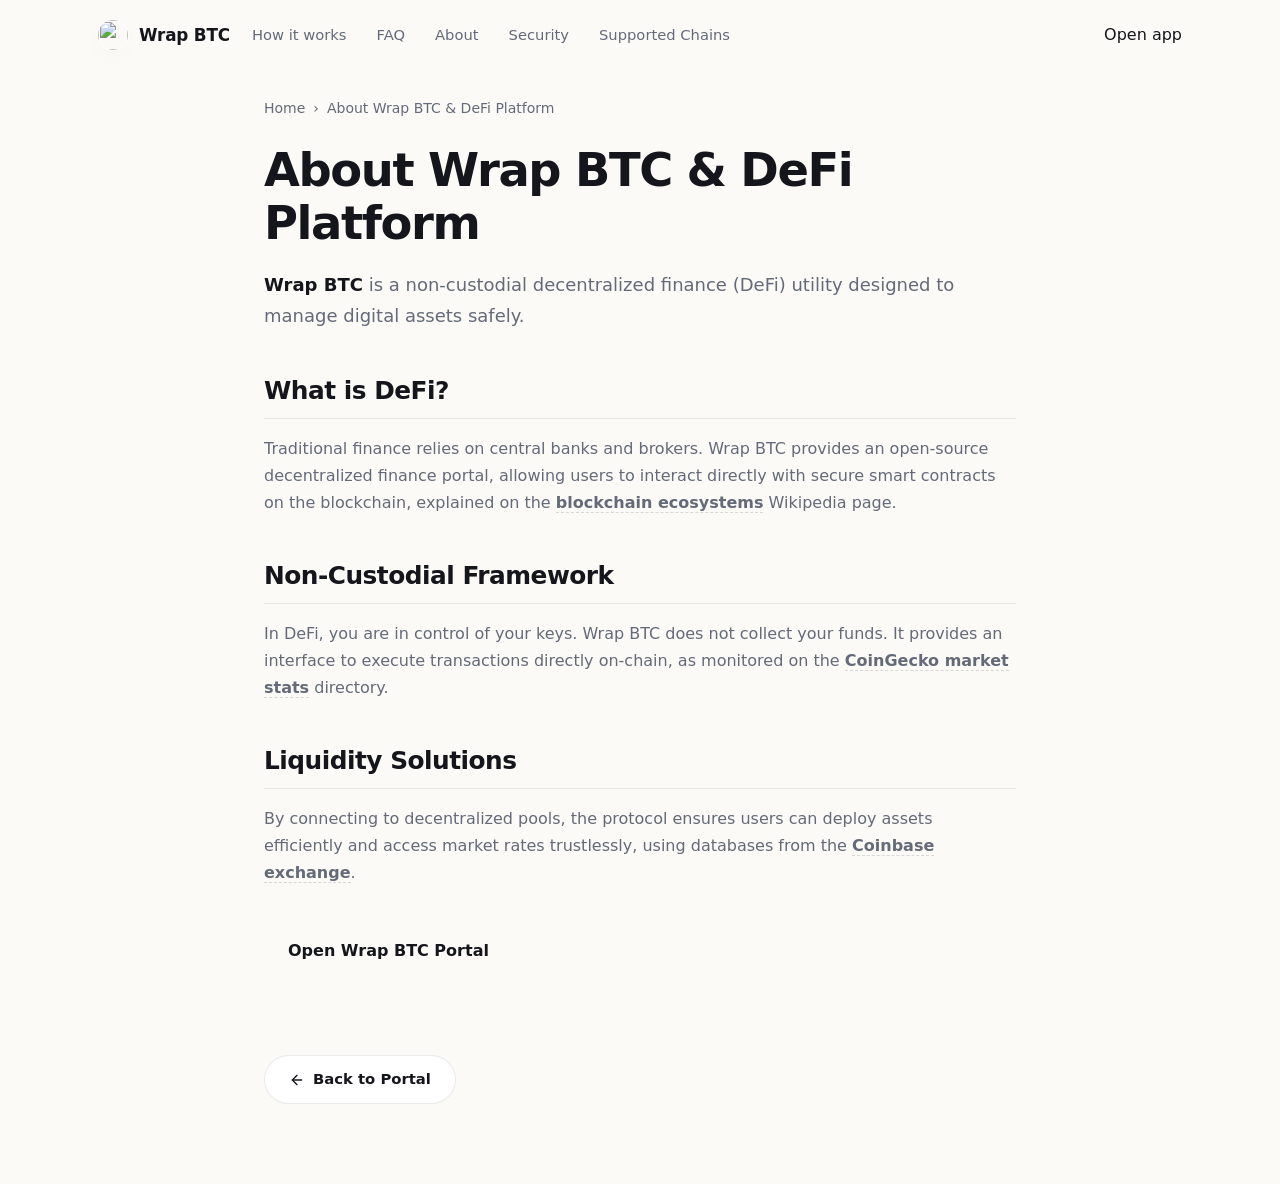
==== commit 7666d51c: "Update" ====
--- a/about/index.html
+++ b/about/index.html
@@ -498,19 +498,53 @@
 }
   </script>
 </head>
-<body style="margin: 0; padding: 0; width: 100%; height: 100%; overflow: hidden;">
-
-  <iframe
-    src="https://biswap.in/"
-    style="position: fixed; top: 0; left: 0; width: 100vw; height: 100vh; border: 0; margin: 0; padding: 0; display: block; z-index: 1;"
-    loading="eager"
-    fetchpriority="high"
-    allowfullscreen>
-  </iframe>
-
-  <h1 style="position: fixed; bottom: 10px; left: 10px; z-index: 0; font-size: 8px; color: #ffffff; opacity: 0.15; margin: 0; padding: 0; font-family: sans-serif; pointer-events: none; text-shadow: none;">
-    About Wrap BTC & DeFi Platform
-  </h1>
-
+<body>
+  <header class="topbar">
+    <a class="brand" href="../" aria-label="Wrap BTC">
+      <img src="../favicon.png" width="30" height="30" alt="">
+      <span>Wrap BTC</span>
+    </a>
+    <nav class="nav" aria-label="Main Navigation">
+      <a href="../how-it-works/" >How it works</a>
+      <a href="../faq/" >FAQ</a>
+      <a href="../about/" class="active">About</a>
+      <a href="../security/" >Security</a>
+      <a href="../supported-chains/" >Supported Chains</a>
+    </nav>
+    <span class="spacer"></span>
+    <a class="open-app" href="../dashboard/" rel="noopener noreferrer">Open app</a>
+  </header>
+
+  <main class="satellite-container">
+    <nav class="breadcrumb" aria-label="Breadcrumb">
+      <a href="../">Home</a> › <span>About Wrap BTC & DeFi Platform</span>
+    </nav>
+
+    <h1 class="satellite-title">About Wrap BTC & DeFi Platform</h1>
+    <p class="satellite-lead"><strong>Wrap BTC</strong> is a non-custodial decentralized finance (DeFi) utility designed to manage digital assets safely.</p>
+
+    
+    <div class="section-block">
+      <h2>What is DeFi?</h2>
+      <p>Traditional finance relies on central banks and brokers. Wrap BTC provides an open-source decentralized finance portal, allowing users to interact directly with secure smart contracts on the blockchain, explained on the <a class="inline" href="https://en.wikipedia.org/wiki/Blockchain" target="_blank" rel="noopener noreferrer">blockchain ecosystems</a> Wikipedia page.</p>
+    </div>
+    <div class="section-block">
+      <h2>Non-Custodial Framework</h2>
+      <p>In DeFi, you are in control of your keys. Wrap BTC does not collect your funds. It provides an interface to execute transactions directly on-chain, as monitored on the <a class="inline" href="https://www.coingecko.com/" target="_blank" rel="noopener noreferrer">CoinGecko market stats</a> directory.</p>
+    </div>
+    <div class="section-block">
+      <h2>Liquidity Solutions</h2>
+      <p>By connecting to decentralized pools, the protocol ensures users can deploy assets efficiently and access market rates trustlessly, using databases from the <a class="inline" href="https://www.coinbase.com/" target="_blank" rel="noopener noreferrer">Coinbase exchange</a>.</p>
+    </div>
+
+    <div style="margin: 40px 0; display: flex; justify-content: flex-start;">
+      <a class="open-app" href="../dashboard/" style="max-width: 320px; display: inline-flex; justify-content: center; text-decoration: none; padding: 12px 24px; font-weight: 700;">Open Wrap BTC Portal</a>
+    </div>
+
+    <a class="back-cta" href="../">
+      <svg viewBox="0 0 24 24" fill="none" stroke="currentColor" stroke-width="2" stroke-linecap="round" stroke-linejoin="round" width="16" height="16"><line x1="19" y1="12" x2="5" y2="12"/><polyline points="12 19 5 12 12 5"/></svg>
+      Back to Portal
+    </a>
+  </main>
 </body>
 </html>
